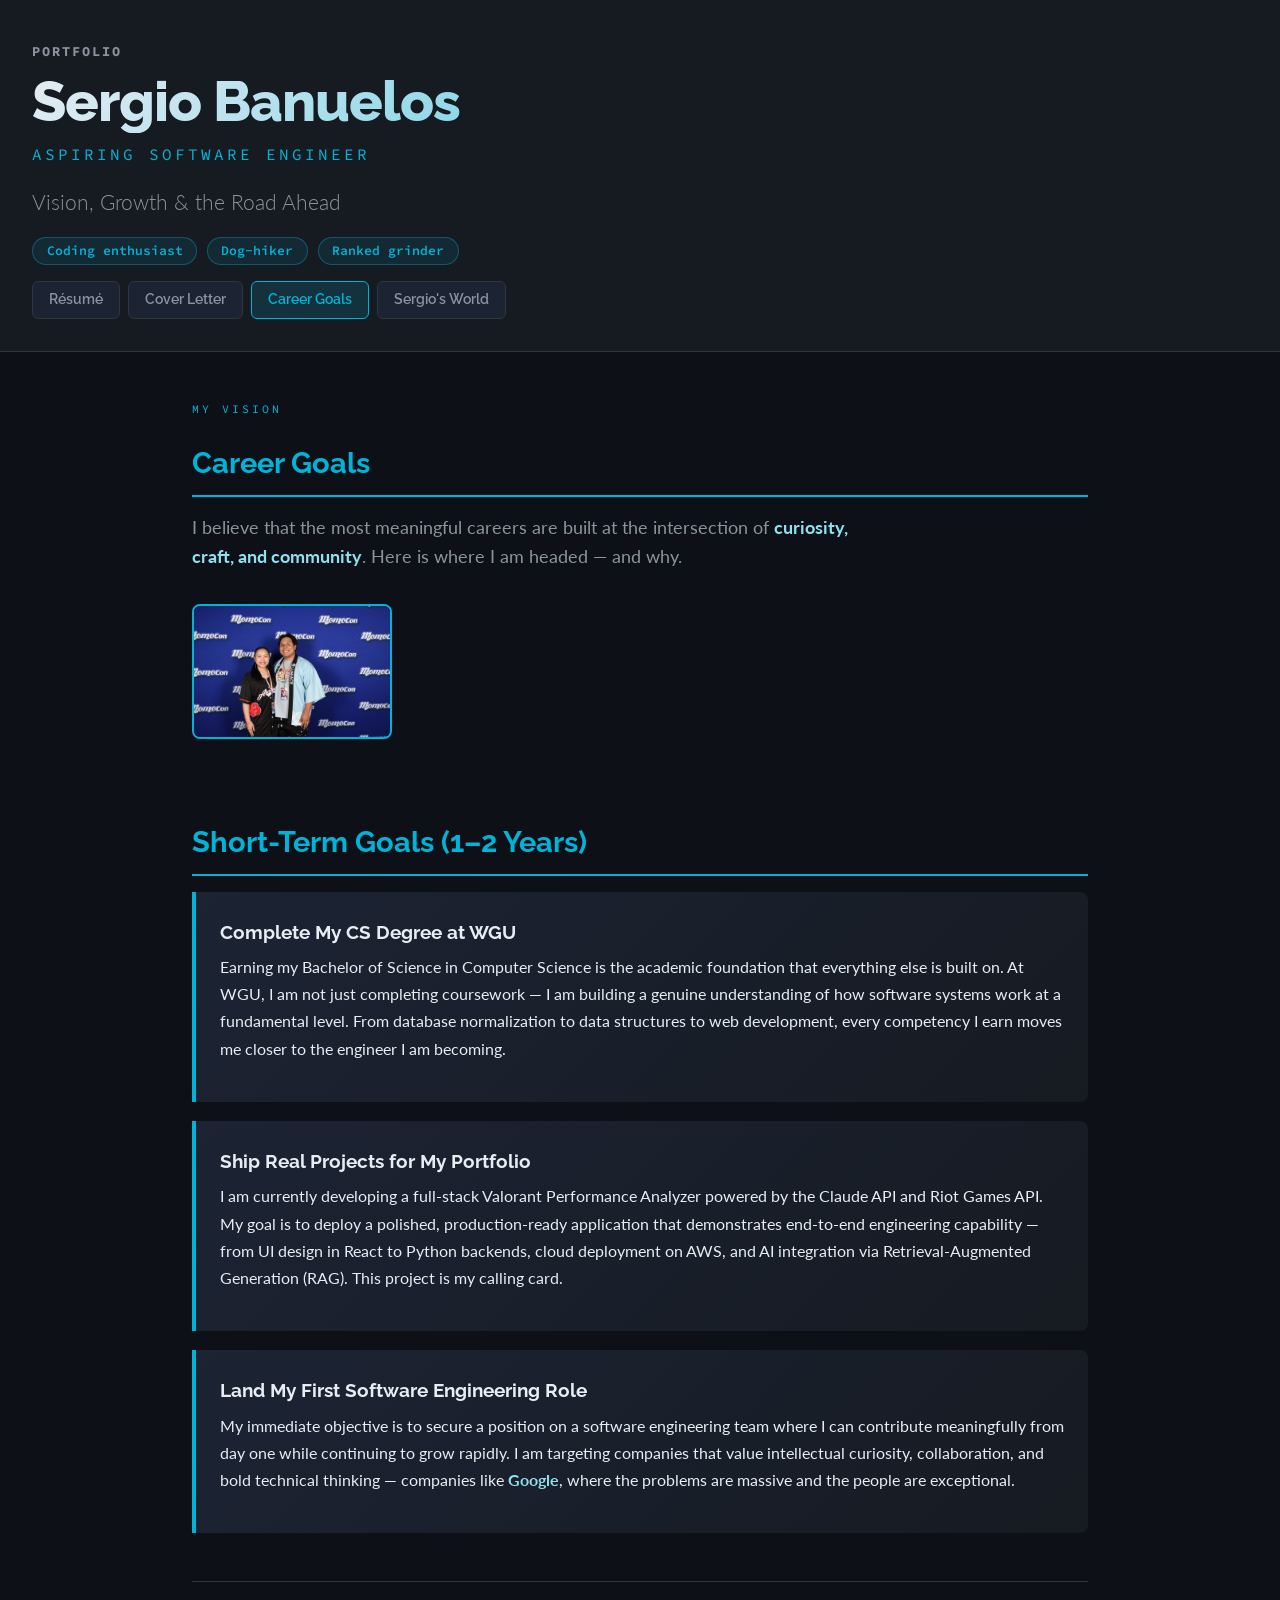
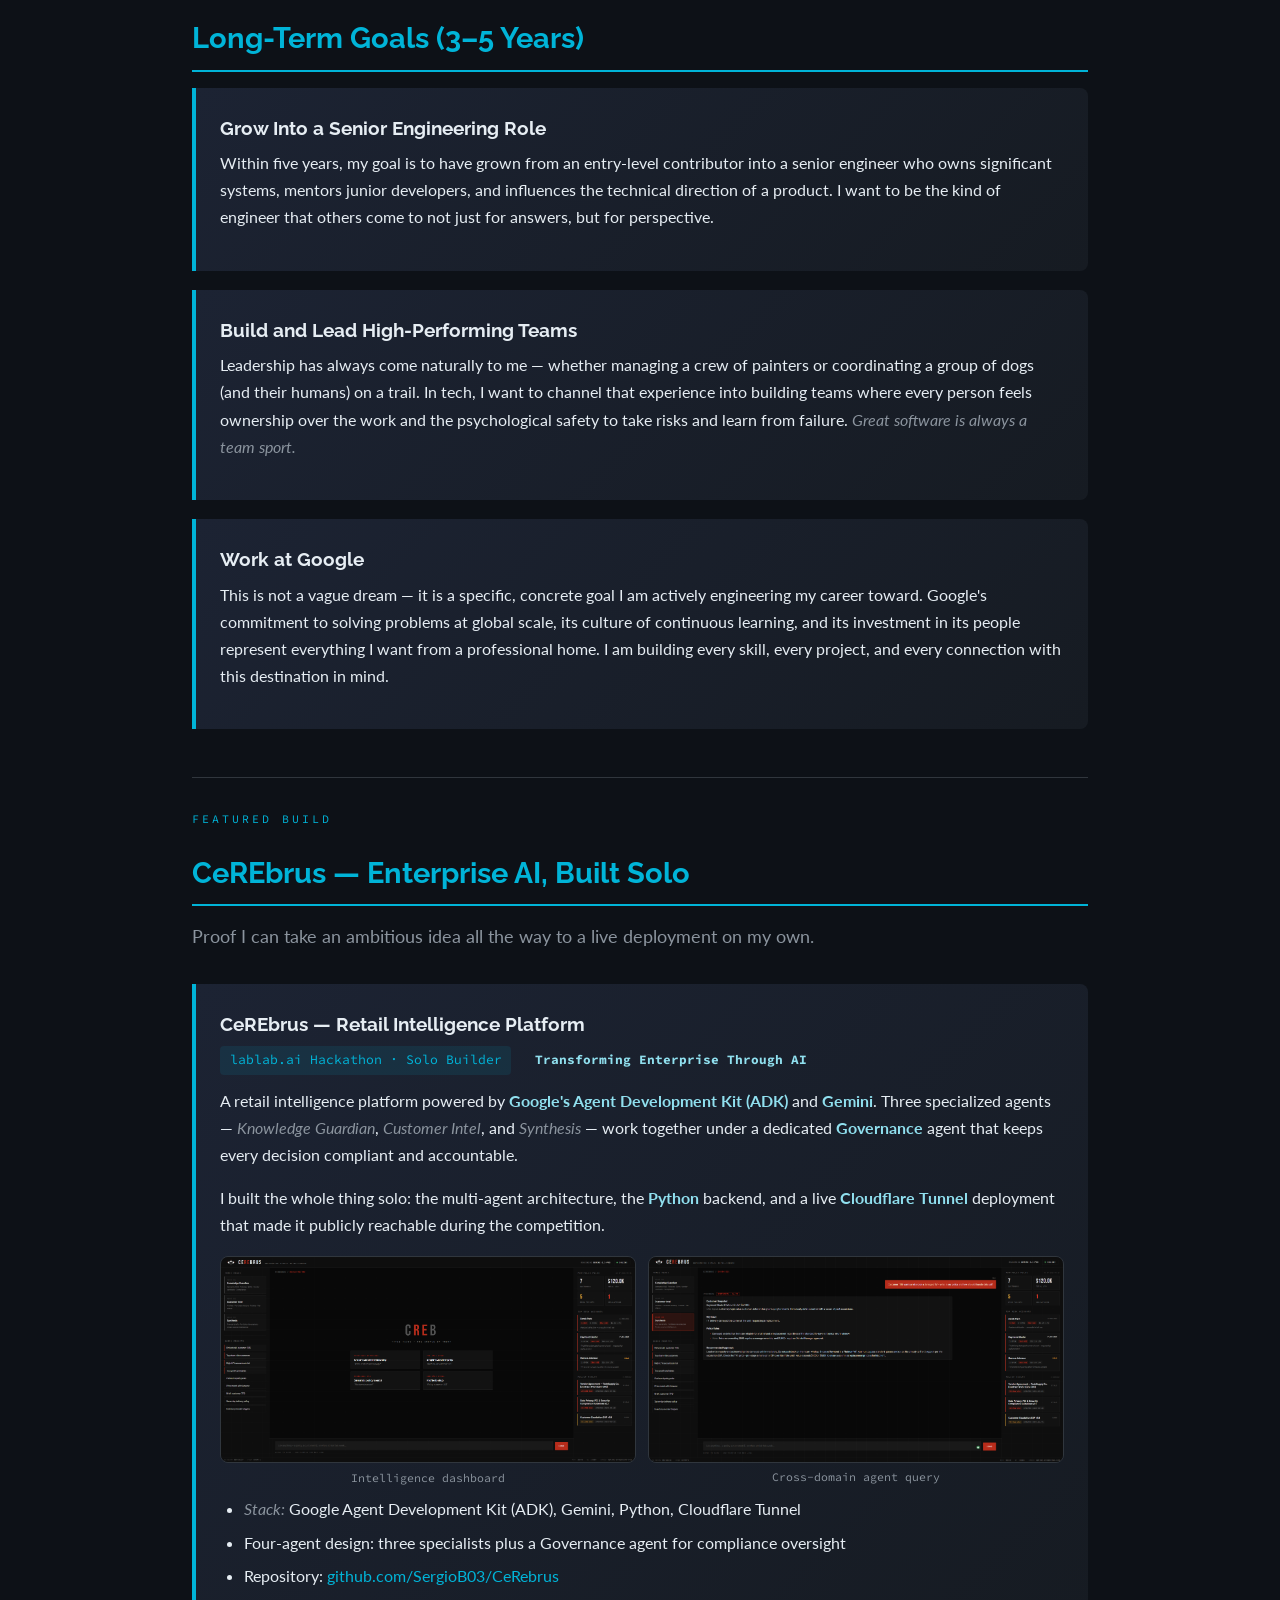
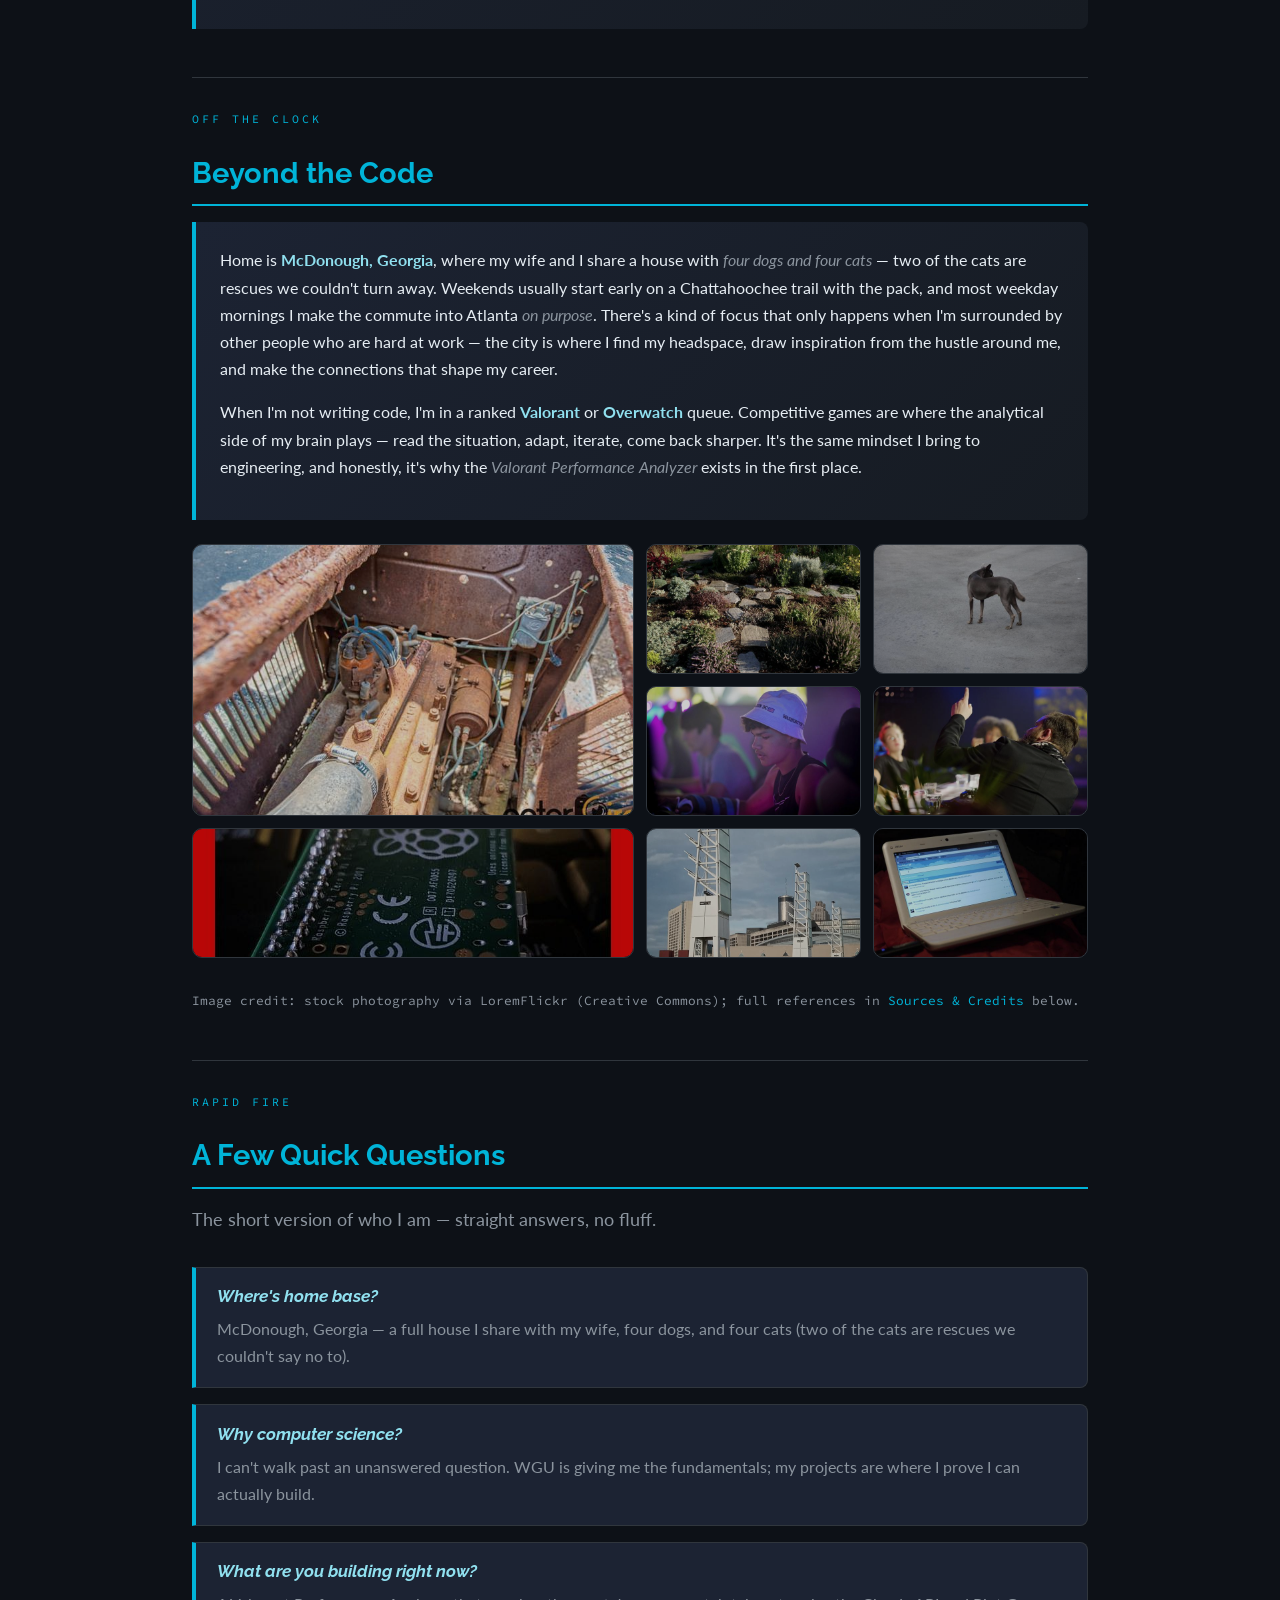
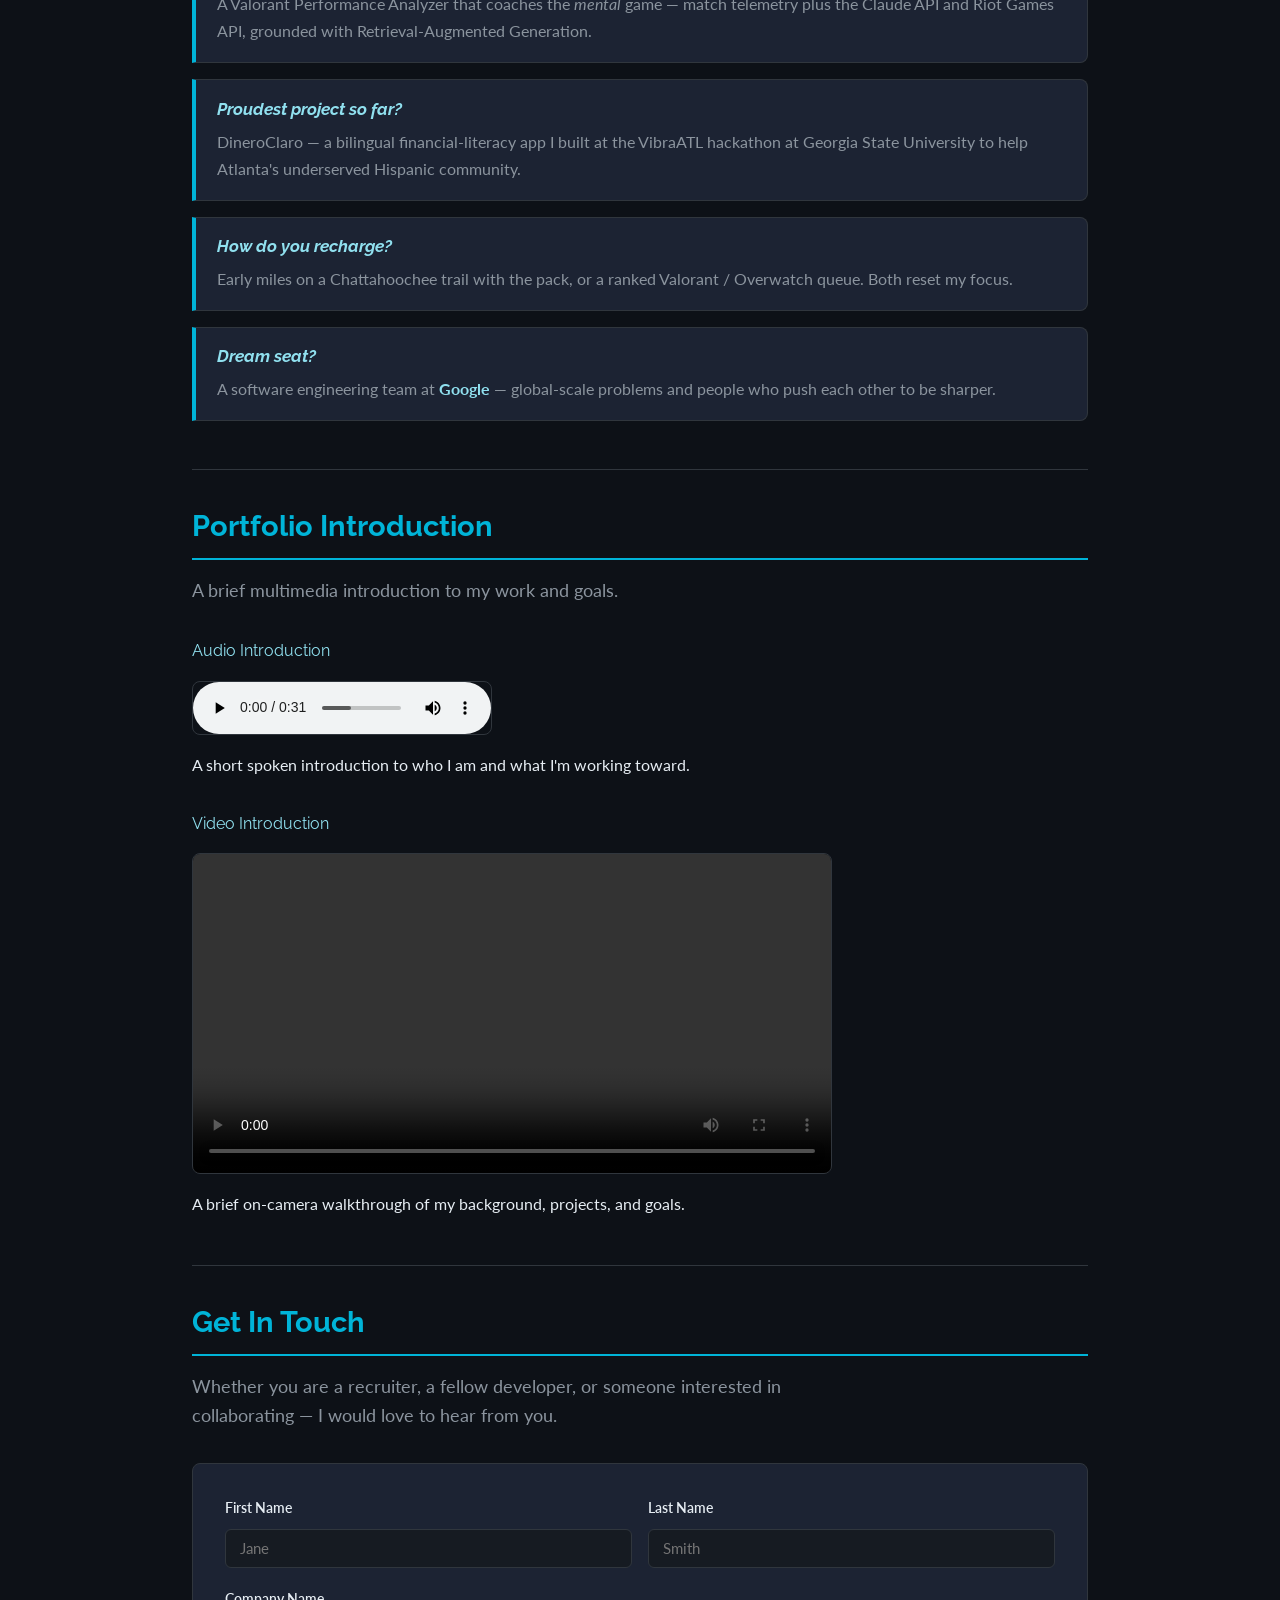
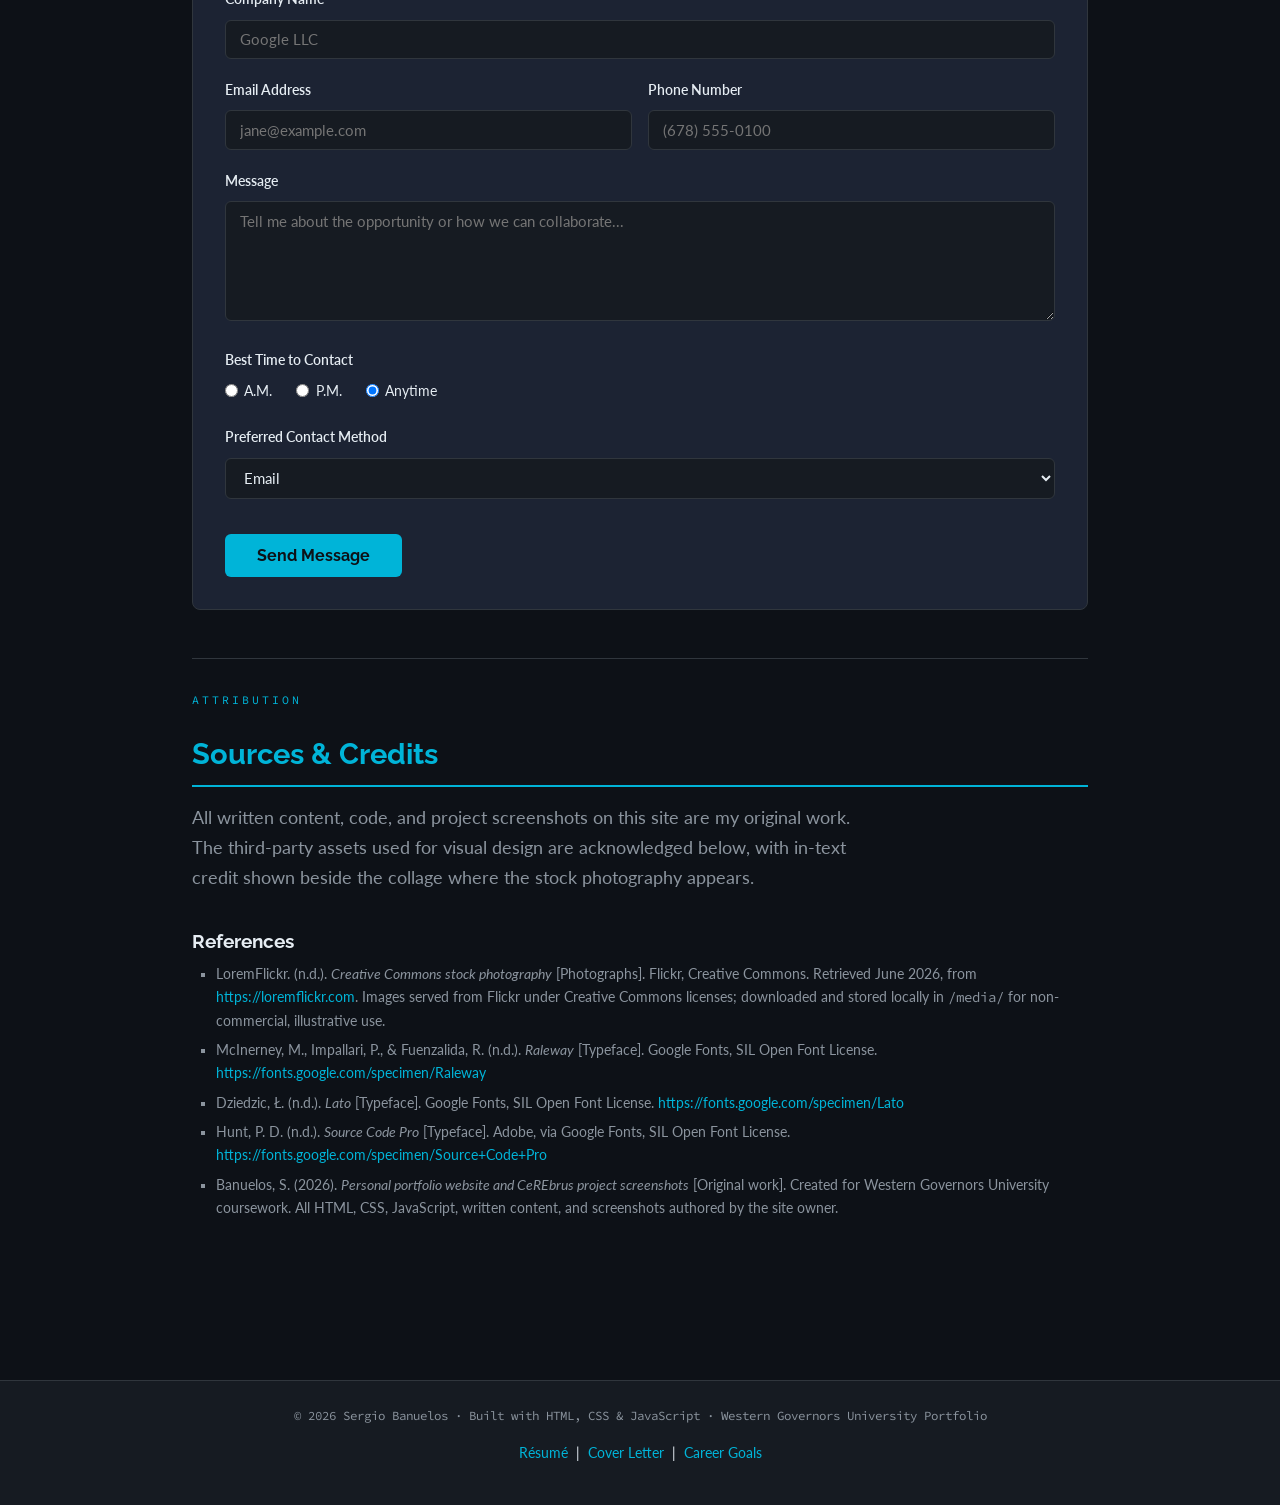
==== career-goals.html @ 9509ba48 "Transform school project into live professional portfolio - Add resume-world.html: LittleBigPlanet-s" ====
<!DOCTYPE html>
<html lang="en">
<head>
  <meta charset="UTF-8" />
  <meta name="viewport" content="width=device-width, initial-scale=1.0" />
  <title>Career Goals — Sergio Banuelos</title>
  <link rel="preconnect" href="https://fonts.googleapis.com" />
  <link rel="preconnect" href="https://fonts.gstatic.com" crossorigin />
  <link href="https://fonts.googleapis.com/css2?family=Raleway:wght@300;400;600;700;800&family=Lato:ital,wght@0,400;0,700;1,400&family=Source+Code+Pro:wght@400;600&display=swap" rel="stylesheet" />
  <link rel="stylesheet" href="master.css" />
</head>
<body>

  <!-- HEADER -->
  <header>
    <h5>Portfolio</h5>
    <h1 class="hero-name">Sergio Banuelos</h1>
    <p class="hero-subtitle">Aspiring Software Engineer</p>
    <p id="page-tagline">Vision, Growth &amp; the Road Ahead</p>

    <p class="identity-flair">
      <span class="flair-chip">Coding enthusiast</span>
      <span class="flair-chip">Dog-hiker</span>
      <span class="flair-chip">Ranked grinder</span>
    </p>

    <nav aria-label="Portfolio navigation">
      <a href="resume.html">Résumé</a>
      <a href="cover-letter.html">Cover Letter</a>
      <a href="career-goals.html" class="active">Career Goals</a>
      <a href="resume-world.html">Sergio's World</a>
    </nav>
  </header>

  <!-- MAIN CONTENT -->
  <main>

    <!-- INTRO -->
    <section id="goals-intro">
      <span class="section-label">My Vision</span>
      <h2>Career Goals</h2>
      <p class="page-intro">
        I believe that the most meaningful careers are built at the intersection of <strong>curiosity, craft, and community</strong>. 
        Here is where I am headed — and why.
      </p>

      <img src="media/profile.jpg" alt="Sergio Banuelos — Aspiring Software Engineer" style="width:200px; margin-bottom:1.5rem;" />
    </section>

    <!-- GOALS -->
    <section id="goals-detail">
      <h2>Short-Term Goals (1–2 Years)</h2>

      <div class="goal-card">
        <h3>Complete My CS Degree at WGU</h3>
        <p>
          Earning my Bachelor of Science in Computer Science is the academic foundation that everything else is built on.
          At WGU, I am not just completing coursework — I am building a genuine understanding of how software systems work
          at a fundamental level. From database normalization to data structures to web development, every competency I earn
          moves me closer to the engineer I am becoming.
        </p>
      </div>

      <div class="goal-card">
        <h3>Ship Real Projects for My Portfolio</h3>
        <p>
          I am currently developing a full-stack Valorant Performance Analyzer powered by the Claude API and Riot Games API.
          My goal is to deploy a polished, production-ready application that demonstrates end-to-end engineering capability — 
          from UI design in React to Python backends, cloud deployment on AWS, and AI integration via Retrieval-Augmented Generation (RAG).
          This project is my calling card.
        </p>
      </div>

      <div class="goal-card">
        <h3>Land My First Software Engineering Role</h3>
        <p>
          My immediate objective is to secure a position on a software engineering team where I can contribute meaningfully
          from day one while continuing to grow rapidly. I am targeting companies that value intellectual curiosity, 
          collaboration, and bold technical thinking — companies like <strong>Google</strong>, where the problems are massive 
          and the people are exceptional.
        </p>
      </div>
    </section>

    <hr />

    <section id="goals-longterm">
      <h2>Long-Term Goals (3–5 Years)</h2>

      <div class="goal-card">
        <h3>Grow Into a Senior Engineering Role</h3>
        <p>
          Within five years, my goal is to have grown from an entry-level contributor into a senior engineer who owns 
          significant systems, mentors junior developers, and influences the technical direction of a product. 
          I want to be the kind of engineer that others come to not just for answers, but for perspective.
        </p>
      </div>

      <div class="goal-card">
        <h3>Build and Lead High-Performing Teams</h3>
        <p>
          Leadership has always come naturally to me — whether managing a crew of painters or coordinating a group of dogs 
          (and their humans) on a trail. In tech, I want to channel that experience into building teams where every person 
          feels ownership over the work and the psychological safety to take risks and learn from failure.
          <em>Great software is always a team sport.</em>
        </p>
      </div>

      <div class="goal-card">
        <h3>Work at Google</h3>
        <p>
          This is not a vague dream — it is a specific, concrete goal I am actively engineering my career toward.
          Google's commitment to solving problems at global scale, its culture of continuous learning, and its investment 
          in its people represent everything I want from a professional home. I am building every skill, every project, 
          and every connection with this destination in mind.
        </p>
      </div>
    </section>

    <hr />

    <!-- FEATURED BUILD -->
    <section id="featured-build">
      <span class="section-label">Featured Build</span>
      <h2>CeREbrus — Enterprise AI, Built Solo</h2>
      <p class="page-intro">
        Proof I can take an ambitious idea all the way to a live deployment on my own.
      </p>

      <div class="goal-card">
        <h3>CeREbrus — Retail Intelligence Platform</h3>
        <p class="job-meta">
          <span class="date-badge">lablab.ai Hackathon · Solo Builder</span>&nbsp;&nbsp;
          <strong>Transforming Enterprise Through AI</strong>
        </p>
        <p>
          A retail intelligence platform powered by <strong>Google's Agent Development Kit (ADK)</strong> and
          <strong>Gemini</strong>. Three specialized agents — <em>Knowledge Guardian</em>, <em>Customer Intel</em>,
          and <em>Synthesis</em> — work together under a dedicated <strong>Governance</strong> agent that keeps
          every decision compliant and accountable.
        </p>
        <p>
          I built the whole thing solo: the multi-agent architecture, the <strong>Python</strong> backend, and a
          live <strong>Cloudflare Tunnel</strong> deployment that made it publicly reachable during the competition.
        </p>

        <div class="project-shots">
          <figure>
            <img src="media/cerebrus-dashboard.png" alt="CeREbrus dashboard hero view" />
            <figcaption>Intelligence dashboard</figcaption>
          </figure>
          <figure>
            <img src="media/cerebrus-query.png" alt="CeREbrus cross-domain query interface" />
            <figcaption>Cross-domain agent query</figcaption>
          </figure>
        </div>

        <ul>
          <li><em>Stack:</em> Google Agent Development Kit (ADK), Gemini, Python, Cloudflare Tunnel</li>
          <li>Four-agent design: three specialists plus a Governance agent for compliance oversight</li>
          <li>Repository: <a href="https://github.com/SergioB03/CeRebrus" target="_blank">github.com/SergioB03/CeRebrus</a></li>
        </ul>
      </div>
    </section>

    <hr />

    <!-- BEYOND THE CODE -->
    <section id="beyond-code">
      <span class="section-label">Off the Clock</span>
      <h2>Beyond the Code</h2>

      <div class="goal-card">
        <p>
          Home is <strong>McDonough, Georgia</strong>, where my wife and I share a house with
          <em>four dogs and four cats</em> — two of the cats are rescues we couldn't turn away.
          Weekends usually start early on a Chattahoochee trail with the pack, and most weekday
          mornings I make the commute into Atlanta <em>on purpose</em>. There's a kind of focus
          that only happens when I'm surrounded by other people who are hard at work — the city
          is where I find my headspace, draw inspiration from the hustle around me, and make
          the connections that shape my career.
        </p>
        <p>
          When I'm not writing code, I'm in a ranked <strong>Valorant</strong> or <strong>Overwatch</strong> queue.
          Competitive games are where the analytical side of my brain plays — read the situation,
          adapt, iterate, come back sharper. It's the same mindset I bring to engineering, and
          honestly, it's why the <em>Valorant Performance Analyzer</em> exists in the first place.
        </p>
      </div>

      <div class="collage" role="group" aria-label="A visual snapshot of my life beyond the keyboard">
        <figure>
          <img src="media/collage-atlanta.jpg" alt="Atlanta city skyline" />
          <figcaption>Atlanta · my headspace</figcaption>
        </figure>
        <figure>
          <img src="media/collage-trail.jpg" alt="A wooded forest trail" />
          <figcaption>Chattahoochee trails</figcaption>
        </figure>
        <figure>
          <img src="media/collage-dog.jpg" alt="A dog out on a hike" />
          <figcaption>The pack</figcaption>
        </figure>
        <figure>
          <img src="media/collage-gaming.jpg" alt="Competitive gaming setup" />
          <figcaption>Ranked queue</figcaption>
        </figure>
        <figure>
          <img src="media/collage-setup.jpg" alt="A gaming battlestation" />
          <figcaption>Battlestation</figcaption>
        </figure>
        <figure>
          <img src="media/collage-code.jpg" alt="Source code on a screen" />
          <figcaption>Building things</figcaption>
        </figure>
        <figure>
          <img src="media/collage-city.jpg" alt="Downtown city street energy" />
          <figcaption>City hustle</figcaption>
        </figure>
        <figure>
          <img src="media/collage-dev.jpg" alt="A developer working on a laptop" />
          <figcaption>Shipping code</figcaption>
        </figure>
      </div>

      <p class="job-meta">Image credit: stock photography via LoremFlickr (Creative Commons); full references in <a href="#credits">Sources &amp; Credits</a> below.</p>
    </section>

    <hr />

    <!-- INTERVIEW -->
    <section id="interview">
      <span class="section-label">Rapid Fire</span>
      <h2>A Few Quick Questions</h2>
      <p class="page-intro">The short version of who I am — straight answers, no fluff.</p>

      <div class="interview">
        <div class="interview-item">
          <p class="interview-q">Where's home base?</p>
          <p class="interview-a">
            McDonough, Georgia — a full house I share with my wife, four dogs, and four cats
            (two of the cats are rescues we couldn't say no to).
          </p>
        </div>

        <div class="interview-item">
          <p class="interview-q">Why computer science?</p>
          <p class="interview-a">
            I can't walk past an unanswered question. WGU is giving me the fundamentals;
            my projects are where I prove I can actually build.
          </p>
        </div>

        <div class="interview-item">
          <p class="interview-q">What are you building right now?</p>
          <p class="interview-a">
            A Valorant Performance Analyzer that coaches the <em>mental</em> game — match telemetry
            plus the Claude API and Riot Games API, grounded with Retrieval-Augmented Generation.
          </p>
        </div>

        <div class="interview-item">
          <p class="interview-q">Proudest project so far?</p>
          <p class="interview-a">
            DineroClaro — a bilingual financial-literacy app I built at the VibraATL hackathon at
            Georgia State University to help Atlanta's underserved Hispanic community.
          </p>
        </div>

        <div class="interview-item">
          <p class="interview-q">How do you recharge?</p>
          <p class="interview-a">
            Early miles on a Chattahoochee trail with the pack, or a ranked Valorant / Overwatch queue.
            Both reset my focus.
          </p>
        </div>

        <div class="interview-item">
          <p class="interview-q">Dream seat?</p>
          <p class="interview-a">
            A software engineering team at <strong>Google</strong> — global-scale problems and people
            who push each other to be sharper.
          </p>
        </div>
      </div>
    </section>

    <hr />

    <!-- MULTIMEDIA -->
    <section id="media-section">
      <h2>Portfolio Introduction</h2>
      <p class="page-intro">A brief multimedia introduction to my work and goals.</p>

      <div class="media-section">
        <p class="media-label">Audio Introduction</p>
        <audio controls>
          <source src="media/intro.wav" type="audio/wav" />
          Your browser does not support the audio element.
        </audio>
        <p>A short spoken introduction to who I am and what I'm working toward.</p>
      </div>

      <div class="media-section">
        <p class="media-label">Video Introduction</p>
        <video controls>
          <source src="media/intro.mp4" type="video/mp4" />
          Your browser does not support the video element.
        </video>
        <p>A brief on-camera walkthrough of my background, projects, and goals.</p>
      </div>
    </section>

    <hr />

    <!-- CONTACT FORM -->
    <section id="contact">
      <h2>Get In Touch</h2>
      <p class="page-intro">
        Whether you are a recruiter, a fellow developer, or someone interested in collaborating — 
        I would love to hear from you.
      </p>

      <form id="contact-form" action="https://formspree.io/f/FORM_ID_PENDING" method="POST">

        <div class="two-col">
          <div class="form-group">
            <label for="first-name">First Name</label>
            <input type="text" id="first-name" name="first_name" placeholder="Jane" required />
          </div>
          <div class="form-group">
            <label for="last-name">Last Name</label>
            <input type="text" id="last-name" name="last_name" placeholder="Smith" required />
          </div>
        </div>

        <div class="form-group">
          <label for="company">Company Name</label>
          <input type="text" id="company" name="company_name" placeholder="Google LLC" />
        </div>

        <div class="two-col">
          <div class="form-group">
            <label for="email">Email Address</label>
            <input type="email" id="email" name="email" placeholder="jane@example.com" required />
          </div>
          <div class="form-group">
            <label for="phone">Phone Number</label>
            <input type="tel" id="phone" name="phone" placeholder="(678) 555-0100" />
          </div>
        </div>

        <div class="form-group">
          <label for="message">Message</label>
          <textarea id="message" name="message" placeholder="Tell me about the opportunity or how we can collaborate..."></textarea>
        </div>

        <div class="form-group">
          <label>Best Time to Contact</label>
          <div class="radio-group">
            <label>
              <input type="radio" name="contact_time" value="am" />
              A.M.
            </label>
            <label>
              <input type="radio" name="contact_time" value="pm" />
              P.M.
            </label>
            <label>
              <input type="radio" name="contact_time" value="anytime" checked />
              Anytime
            </label>
          </div>
        </div>

        <div class="form-group">
          <label for="contact-method">Preferred Contact Method</label>
          <select id="contact-method" name="contact_method">
            <option value="phone">Phone</option>
            <option value="email" selected>Email</option>
            <option value="text">Text</option>
          </select>
        </div>

        <button type="submit" class="btn-submit">Send Message</button>

      </form>
    </section>

    <hr />

    <!-- SOURCES & CREDITS -->
    <section id="credits">
      <span class="section-label">Attribution</span>
      <h2>Sources &amp; Credits</h2>
      <p class="page-intro">
        All written content, code, and project screenshots on this site are my original work.
        The third-party assets used for visual design are acknowledged below, with in-text credit
        shown beside the collage where the stock photography appears.
      </p>

      <h3>References</h3>
      <ul class="credits-list">
        <li>
          LoremFlickr. (n.d.). <em>Creative Commons stock photography</em> [Photographs]. Flickr, Creative Commons.
          Retrieved June 2026, from
          <a href="https://loremflickr.com" target="_blank" rel="noopener">https://loremflickr.com</a>.
          Images served from Flickr under Creative Commons licenses; downloaded and stored locally in
          <span class="mono-text">/media/</span> for non-commercial, illustrative use.
        </li>
        <li>
          McInerney, M., Impallari, P., &amp; Fuenzalida, R. (n.d.). <em>Raleway</em> [Typeface].
          Google Fonts, SIL Open Font License.
          <a href="https://fonts.google.com/specimen/Raleway" target="_blank" rel="noopener">https://fonts.google.com/specimen/Raleway</a>
        </li>
        <li>
          Dziedzic, &#321;. (n.d.). <em>Lato</em> [Typeface]. Google Fonts, SIL Open Font License.
          <a href="https://fonts.google.com/specimen/Lato" target="_blank" rel="noopener">https://fonts.google.com/specimen/Lato</a>
        </li>
        <li>
          Hunt, P. D. (n.d.). <em>Source Code Pro</em> [Typeface]. Adobe, via Google Fonts, SIL Open Font License.
          <a href="https://fonts.google.com/specimen/Source+Code+Pro" target="_blank" rel="noopener">https://fonts.google.com/specimen/Source+Code+Pro</a>
        </li>
        <li>
          Banuelos, S. (2026). <em>Personal portfolio website and CeREbrus project screenshots</em> [Original work].
          Created for Western Governors University coursework. All HTML, CSS, JavaScript, written content,
          and screenshots authored by the site owner.
        </li>
      </ul>
    </section>

  </main>

  <!-- FOOTER -->
  <footer>
    <p id="site-footer-text">
      &copy; 2026 Sergio Banuelos · Built with HTML, CSS &amp; JavaScript · Western Governors University Portfolio
    </p>
    <p><a href="resume.html">Résumé</a> &nbsp;|&nbsp; <a href="cover-letter.html">Cover Letter</a> &nbsp;|&nbsp; <a href="career-goals.html">Career Goals</a></p>
  </footer>

  <!-- Contact form: mailto fallback until the Formspree form ID is configured -->
  <script>
    (function () {
      var form = document.getElementById('contact-form');
      if (!form || form.action.indexOf('FORM_ID_PENDING') === -1) return;
      form.addEventListener('submit', function (e) {
        e.preventDefault();
        var f = new FormData(form);
        var subject = 'Portfolio contact from ' + (f.get('first_name') || '') + ' ' + (f.get('last_name') || '');
        var body = 'Name: ' + f.get('first_name') + ' ' + f.get('last_name') +
          '\nCompany: ' + (f.get('company_name') || '-') +
          '\nEmail: ' + f.get('email') +
          '\nBest time: ' + (f.get('contact_time') || '-') +
          '\nPreferred method: ' + (f.get('contact_method') || '-') +
          '\n\n' + (f.get('message') || '');
        window.location.href = 'mailto:sergiobanuelos03@gmail.com?subject=' +
          encodeURIComponent(subject) + '&body=' + encodeURIComponent(body);
      });
    })();
  </script>

  <!-- Scroll-reveal (progressive enhancement; no frameworks) -->
  <script>
    document.documentElement.classList.add('js');
    document.addEventListener('DOMContentLoaded', function () {
      var targets = document.querySelectorAll('main section, .goal-card, article, .collage figure, .interview-item');
      targets.forEach(function (el) { el.classList.add('reveal'); });

      if (!('IntersectionObserver' in window)) {
        targets.forEach(function (el) { el.classList.add('is-visible'); });
        return;
      }

      var observer = new IntersectionObserver(function (entries) {
        entries.forEach(function (entry) {
          if (entry.isIntersecting) {
            entry.target.classList.add('is-visible');
            observer.unobserve(entry.target);
          }
        });
      }, { threshold: 0.08 });

      targets.forEach(function (el) { observer.observe(el); });
    });
  </script>

</body>
</html>
---- master.css ----
/* =============================================
   master.css — Sergio Banuelos Portfolio
   ============================================= */

/* Universal Selector */
* {
  box-sizing: border-box;
  margin: 0;
  padding: 0;
}

/* CSS Variables */
:root {
  --bg-primary: #0d1117;
  --bg-secondary: #161b22;
  --bg-card: #1c2333;
  --accent-cyan: #00b4d8;
  --accent-light: #90e0ef;
  --text-primary: #e6edf3;
  --text-muted: #8b949e;
  --border-color: #30363d;
  --font-heading: 'Raleway', sans-serif;
  --font-body: 'Lato', sans-serif;
  --font-mono: 'Source Code Pro', monospace;
}

/* =============================================
   Element Selectors
   ============================================= */

html {
  scroll-behavior: smooth;
}

body {
  background-color: var(--bg-primary);
  color: var(--text-primary);
  font-family: var(--font-body);
  font-size: 16px;
  line-height: 1.7;
  min-height: 100vh;
}

h1 {
  font-family: var(--font-heading);
  font-size: 3rem;
  font-weight: 800;
  letter-spacing: -1px;
  color: var(--text-primary);
  line-height: 1.1;
}

h2 {
  font-family: var(--font-heading);
  font-size: 1.8rem;
  font-weight: 700;
  color: var(--accent-cyan);
  margin-bottom: 1rem;
  padding-bottom: 0.4rem;
  border-bottom: 2px solid var(--accent-cyan);
}

h3 {
  font-family: var(--font-heading);
  font-size: 1.2rem;
  font-weight: 700;
  color: var(--text-primary);
  margin-bottom: 0.3rem;
}

h4 {
  font-family: var(--font-heading);
  font-size: 1rem;
  font-weight: 600;
  color: var(--accent-light);
  margin-bottom: 0.3rem;
}

h5 {
  font-family: var(--font-mono);
  font-size: 0.85rem;
  color: var(--text-muted);
  text-transform: uppercase;
  letter-spacing: 2px;
  margin-bottom: 0.5rem;
}

h6 {
  font-size: 0.9rem;
  color: var(--text-muted);
  font-weight: 400;
}

p {
  margin-bottom: 1rem;
  color: var(--text-primary);
}

a {
  color: var(--accent-cyan);
  text-decoration: none;
  transition: color 0.2s ease;
}

ul, ol {
  padding-left: 1.5rem;
  margin-bottom: 1rem;
}

li {
  margin-bottom: 0.4rem;
  color: var(--text-primary);
}

hr {
  border: none;
  border-top: 1px solid var(--border-color);
  margin: 2rem 0;
}

table {
  width: 100%;
  border-collapse: collapse;
  margin-bottom: 1.5rem;
  font-size: 0.95rem;
}

th {
  background-color: var(--accent-cyan);
  color: var(--bg-primary);
  font-family: var(--font-heading);
  font-weight: 700;
  padding: 0.75rem 1rem;
  text-align: left;
}

td {
  padding: 0.65rem 1rem;
  border-bottom: 1px solid var(--border-color);
  color: var(--text-primary);
}

caption {
  font-family: var(--font-heading);
  font-size: 1rem;
  color: var(--text-muted);
  font-style: italic;
  margin-bottom: 0.5rem;
  text-align: left;
}

strong {
  color: var(--accent-light);
  font-weight: 700;
}

em {
  font-style: italic;
  color: var(--text-muted);
}

mark {
  background-color: rgba(0, 180, 216, 0.25);
  color: var(--accent-cyan);
  padding: 0 4px;
  border-radius: 3px;
}

header {
  background-color: var(--bg-secondary);
  border-bottom: 1px solid var(--border-color);
  padding: 2.5rem 2rem 2rem;
}

footer {
  background-color: var(--bg-secondary);
  border-top: 1px solid var(--border-color);
  padding: 1.5rem 2rem;
  text-align: center;
  color: var(--text-muted);
  font-size: 0.85rem;
  margin-top: 4rem;
}

main {
  max-width: 960px;
  margin: 0 auto;
  padding: 3rem 2rem;
}

section {
  margin-bottom: 3rem;
}

article {
  background-color: var(--bg-card);
  border: 1px solid var(--border-color);
  border-radius: 8px;
  padding: 1.5rem;
  margin-bottom: 1.2rem;
  transition: border-color 0.2s ease;
}

nav {
  display: flex;
  gap: 0.5rem;
  flex-wrap: wrap;
  margin-top: 1rem;
}

form {
  background-color: var(--bg-card);
  border: 1px solid var(--border-color);
  border-radius: 8px;
  padding: 2rem;
}

input, textarea, select {
  background-color: var(--bg-secondary);
  border: 1px solid var(--border-color);
  border-radius: 6px;
  color: var(--text-primary);
  font-family: var(--font-body);
  font-size: 0.95rem;
  padding: 0.6rem 0.9rem;
  width: 100%;
  margin-top: 0.3rem;
  transition: border-color 0.2s ease;
}

textarea {
  resize: vertical;
  min-height: 120px;
}

label {
  display: block;
  font-weight: 600;
  color: var(--text-primary);
  margin-bottom: 0.2rem;
  font-size: 0.9rem;
}

audio, video {
  display: block;
  margin: 1rem 0;
  border-radius: 8px;
  border: 1px solid var(--border-color);
}

video {
  width: 100%;
  max-width: 640px;
}

img {
  border-radius: 8px;
  border: 2px solid var(--accent-cyan);
}

span {
  font-family: var(--font-mono);
}

/* =============================================
   Class Selectors
   ============================================= */

.hero-name {
  font-size: 3.5rem;
  background: linear-gradient(135deg, var(--text-primary), var(--accent-cyan));
  -webkit-background-clip: text;
  -webkit-text-fill-color: transparent;
  background-clip: text;
}

.hero-subtitle {
  font-family: var(--font-mono);
  color: var(--accent-cyan);
  font-size: 1rem;
  letter-spacing: 3px;
  text-transform: uppercase;
  margin-top: 0.5rem;
}

.contact-bar {
  display: flex;
  flex-wrap: wrap;
  gap: 1.5rem;
  margin-top: 1rem;
  font-size: 0.9rem;
  color: var(--text-muted);
}

.contact-bar a {
  color: var(--text-muted);
  transition: color 0.2s;
}

.skill-badge {
  display: inline-block;
  background-color: rgba(0, 180, 216, 0.12);
  border: 1px solid rgba(0, 180, 216, 0.35);
  color: var(--accent-cyan);
  border-radius: 20px;
  padding: 0.25rem 0.8rem;
  font-size: 0.82rem;
  font-family: var(--font-mono);
  margin: 0.2rem;
}

.job-meta {
  font-family: var(--font-mono);
  font-size: 0.8rem;
  color: var(--text-muted);
  margin-bottom: 0.75rem;
}

.date-badge {
  font-family: var(--font-mono);
  font-size: 0.82rem;
  background-color: rgba(0, 180, 216, 0.1);
  color: var(--accent-cyan);
  padding: 0.2rem 0.6rem;
  border-radius: 4px;
  display: inline-block;
}

.section-label {
  font-family: var(--font-mono);
  font-size: 0.72rem;
  text-transform: uppercase;
  letter-spacing: 3px;
  color: var(--accent-cyan);
  margin-bottom: 1.2rem;
  display: block;
}

.form-group {
  margin-bottom: 1.2rem;
}

.radio-group {
  display: flex;
  gap: 1.5rem;
  margin-top: 0.4rem;
  flex-wrap: wrap;
}

.radio-group label {
  display: flex;
  align-items: center;
  gap: 0.4rem;
  font-weight: 400;
  cursor: pointer;
}

.radio-group input[type="radio"] {
  width: auto;
  margin: 0;
}

.two-col {
  display: grid;
  grid-template-columns: 1fr 1fr;
  gap: 1rem;
}

.media-section {
  margin-bottom: 2rem;
}

.media-label {
  font-family: var(--font-heading);
  font-size: 1rem;
  color: var(--accent-light);
  margin-bottom: 0.5rem;
}

.cover-letter-body {
  max-width: 700px;
  line-height: 1.9;
}

.goal-card {
  background: linear-gradient(135deg, var(--bg-card), var(--bg-secondary));
  border-left: 4px solid var(--accent-cyan);
  border-radius: 0 8px 8px 0;
  padding: 1.5rem;
  margin-bottom: 1.2rem;
}

.page-intro {
  font-size: 1.1rem;
  color: var(--text-muted);
  max-width: 680px;
  margin-bottom: 2rem;
}

/* =============================================
   ID Selectors
   ============================================= */

#current-date {
  font-family: var(--font-mono);
  font-size: 0.82rem;
  color: var(--text-muted);
  margin-top: 0.5rem;
}

#site-footer-text {
  font-family: var(--font-mono);
  font-size: 0.78rem;
  color: var(--text-muted);
}

#profile-photo {
  width: 120px;
  height: 120px;
  object-fit: cover;
  float: right;
  margin-left: 2rem;
}

#page-tagline {
  font-size: 1.3rem;
  color: var(--text-muted);
  font-weight: 300;
  margin-top: 0.5rem;
}

/* =============================================
   Descendant Selectors
   ============================================= */

nav a {
  background-color: var(--bg-card);
  border: 1px solid var(--border-color);
  border-radius: 6px;
  color: var(--text-muted);
  padding: 0.4rem 1rem;
  font-size: 0.88rem;
  font-family: var(--font-heading);
  font-weight: 600;
  transition: all 0.2s ease;
}

header h1 {
  margin-bottom: 0.2rem;
}

article ul {
  list-style: disc;
  padding-left: 1.4rem;
}

article li {
  color: var(--text-muted);
  font-size: 0.95rem;
}

form label {
  font-family: var(--font-body);
}

table tr:nth-child(even) {
  background-color: var(--bg-card);
}

/* =============================================
   Pseudo-class Selectors
   ============================================= */

a:hover {
  color: var(--accent-light);
}

nav a:hover {
  background-color: var(--accent-cyan);
  color: var(--bg-primary);
  border-color: var(--accent-cyan);
}

nav a.active {
  background-color: rgba(0, 180, 216, 0.15);
  border-color: var(--accent-cyan);
  color: var(--accent-cyan);
}

article:hover {
  border-color: var(--accent-cyan);
}

input:focus, textarea:focus, select:focus {
  outline: none;
  border-color: var(--accent-cyan);
  box-shadow: 0 0 0 3px rgba(0, 180, 216, 0.15);
}

.btn-submit:hover {
  background-color: var(--accent-light);
  color: var(--bg-primary);
}

tr:hover {
  background-color: rgba(0, 180, 216, 0.05);
}

/* =============================================
   List Style Properties
   ============================================= */

ul.skills-list {
  list-style: none;
  padding-left: 0;
}

ul.skills-list li::before {
  content: "– ";
  color: var(--accent-cyan);
  font-size: 0.9rem;
}

ol.timeline {
  list-style: decimal;
  padding-left: 1.5rem;
}

ol.timeline li {
  padding-left: 0.5rem;
  margin-bottom: 0.6rem;
}

ul.nav-list {
  list-style-type: none;
  padding-left: 0;
}

/* =============================================
   Font Properties
   ============================================= */

.mono-text {
  font-family: var(--font-mono);
  font-size: 0.88rem;
}

.display-text {
  font-family: var(--font-heading);
  font-weight: 800;
}

/* =============================================
   Submit Button
   ============================================= */

.btn-submit {
  background-color: var(--accent-cyan);
  color: var(--bg-primary);
  border: none;
  border-radius: 6px;
  padding: 0.75rem 2rem;
  font-family: var(--font-heading);
  font-weight: 700;
  font-size: 1rem;
  cursor: pointer;
  transition: background-color 0.2s ease;
  margin-top: 1rem;
}

/* =============================================
   Responsive
   ============================================= */

/* =============================================
   Page Transitions (View Transitions API — MPA)
   Vanilla CSS; gracefully ignored where unsupported
   ============================================= */

@view-transition {
  navigation: auto;
}

::view-transition-old(root) {
  animation: vt-fade-out 0.28s ease both;
}

::view-transition-new(root) {
  animation: vt-fade-in 0.34s ease both;
}

@keyframes vt-fade-out {
  to { opacity: 0; transform: translateY(-8px); }
}

@keyframes vt-fade-in {
  from { opacity: 0; transform: translateY(12px); }
  to { opacity: 1; transform: none; }
}

/* =============================================
   On-load + Scroll Reveal (progressive enhancement)
   Hidden states ONLY apply when JS is present (.js)
   ============================================= */

.js .reveal {
  opacity: 0;
  transform: translateY(22px);
  transition: opacity 0.6s ease, transform 0.6s ease;
}

.js .reveal.is-visible {
  opacity: 1;
  transform: none;
}

/* Staggered reveal for collage tiles */
.js .collage .reveal:nth-child(2) { transition-delay: 0.06s; }
.js .collage .reveal:nth-child(3) { transition-delay: 0.12s; }
.js .collage .reveal:nth-child(4) { transition-delay: 0.18s; }
.js .collage .reveal:nth-child(5) { transition-delay: 0.24s; }
.js .collage .reveal:nth-child(6) { transition-delay: 0.30s; }
.js .collage .reveal:nth-child(7) { transition-delay: 0.36s; }
.js .collage .reveal:nth-child(8) { transition-delay: 0.42s; }

/* =============================================
   Identity Flair — coder / dog-hiker / gamer
   (uses the CSS `font` shorthand property)
   ============================================= */

.identity-flair {
  display: flex;
  flex-wrap: wrap;
  gap: 0.6rem;
  margin-top: 1.1rem;
}

.flair-chip {
  font: 600 0.82rem/1 var(--font-mono);
  display: inline-flex;
  align-items: center;
  gap: 0.4rem;
  color: var(--accent-cyan);
  background-color: rgba(0, 180, 216, 0.1);
  border: 1px solid rgba(0, 180, 216, 0.35);
  border-radius: 20px;
  padding: 0.4rem 0.85rem;
  transition: transform 0.2s ease, background-color 0.2s ease, box-shadow 0.2s ease;
}

.flair-chip:hover {
  transform: translateY(-2px);
  background-color: rgba(0, 180, 216, 0.2);
  box-shadow: 0 4px 14px rgba(0, 180, 216, 0.18);
}

/* =============================================
   Collage — themed stock imagery
   ============================================= */

.collage {
  display: grid;
  grid-template-columns: repeat(4, 1fr);
  grid-auto-rows: 130px;
  grid-auto-flow: dense;
  gap: 0.75rem;
  margin: 1.5rem 0 2rem;
}

.collage figure {
  position: relative;
  margin: 0;
  overflow: hidden;
  border-radius: 10px;
  border: 1px solid var(--border-color);
}

.collage figure:nth-child(1) {
  grid-column: span 2;
  grid-row: span 2;
}

.collage figure:nth-child(6) {
  grid-column: span 2;
}

.collage img {
  width: 100%;
  height: 100%;
  object-fit: cover;
  display: block;
  border: none;
  border-radius: 0;
  filter: saturate(0.85) brightness(0.82);
  transition: transform 0.5s ease, filter 0.5s ease;
}

.collage figure:hover img {
  transform: scale(1.08);
  filter: saturate(1.1) brightness(1);
}

.collage figcaption {
  position: absolute;
  left: 0;
  right: 0;
  bottom: 0;
  font-family: var(--font-mono);
  font-size: 0.7rem;
  letter-spacing: 1px;
  text-transform: uppercase;
  color: var(--text-primary);
  background: linear-gradient(transparent, rgba(13, 17, 23, 0.9));
  padding: 1.4rem 0.7rem 0.55rem;
  opacity: 0;
  transition: opacity 0.35s ease;
}

.collage figure:hover figcaption {
  opacity: 1;
}

/* =============================================
   Interview-style Q&A
   (uses the CSS `font` shorthand property)
   ============================================= */

.interview {
  display: grid;
  gap: 1rem;
}

.interview-item {
  background-color: var(--bg-card);
  border: 1px solid var(--border-color);
  border-left: 4px solid var(--accent-cyan);
  border-radius: 0 8px 8px 0;
  padding: 1.1rem 1.3rem;
  transition: border-color 0.2s ease, transform 0.2s ease;
}

.interview-item:hover {
  border-color: var(--accent-cyan);
  transform: translateX(3px);
}

.interview-q {
  font: italic 700 1.05rem/1.4 var(--font-heading);
  color: var(--accent-light);
  margin-bottom: 0.4rem;
}

.interview-a {
  color: var(--text-muted);
  margin-bottom: 0;
}

/* =============================================
   Sources & Credits
   ============================================= */

.credits-list {
  list-style: square;
  font-size: 0.85rem;
  color: var(--text-muted);
}

.credits-list li {
  color: var(--text-muted);
}

/* =============================================
   Project Screenshots
   ============================================= */

.project-shots {
  display: grid;
  grid-template-columns: 1fr 1fr;
  gap: 0.75rem;
  margin: 1.1rem 0 0.4rem;
}

.project-shots figure {
  margin: 0;
}

.project-shots img {
  width: 100%;
  height: auto;
  display: block;
  border: 1px solid var(--border-color);
  border-radius: 8px;
  transition: transform 0.3s ease, border-color 0.3s ease;
}

.project-shots img:hover {
  transform: translateY(-3px);
  border-color: var(--accent-cyan);
}

.project-shots figcaption {
  font-family: var(--font-mono);
  font-size: 0.72rem;
  color: var(--text-muted);
  margin-top: 0.35rem;
  text-align: center;
}

@media (max-width: 640px) {
  .project-shots { grid-template-columns: 1fr; }
}

/* =============================================
   Responsive
   ============================================= */

@media (max-width: 640px) {
  h1 { font-size: 2rem; }
  .hero-name { font-size: 2.2rem; }
  .two-col { grid-template-columns: 1fr; }
  #profile-photo { float: none; margin: 0 0 1rem 0; }
  nav { gap: 0.4rem; }

  .collage {
    grid-template-columns: repeat(2, 1fr);
    grid-auto-rows: 110px;
  }
  .collage figure:nth-child(1) { grid-column: span 2; grid-row: span 1; }
  .collage figure:nth-child(6) { grid-column: span 2; }
  .collage figcaption { opacity: 1; }
}

/* =============================================
   Reduced-motion accessibility
   ============================================= */

@media (prefers-reduced-motion: reduce) {
  html { scroll-behavior: auto; }
  .js .reveal { opacity: 1 !important; transform: none !important; transition: none; }
  .collage img,
  .collage figure:hover img { transition: none; }
  ::view-transition-old(root),
  ::view-transition-new(root) { animation: none; }
}
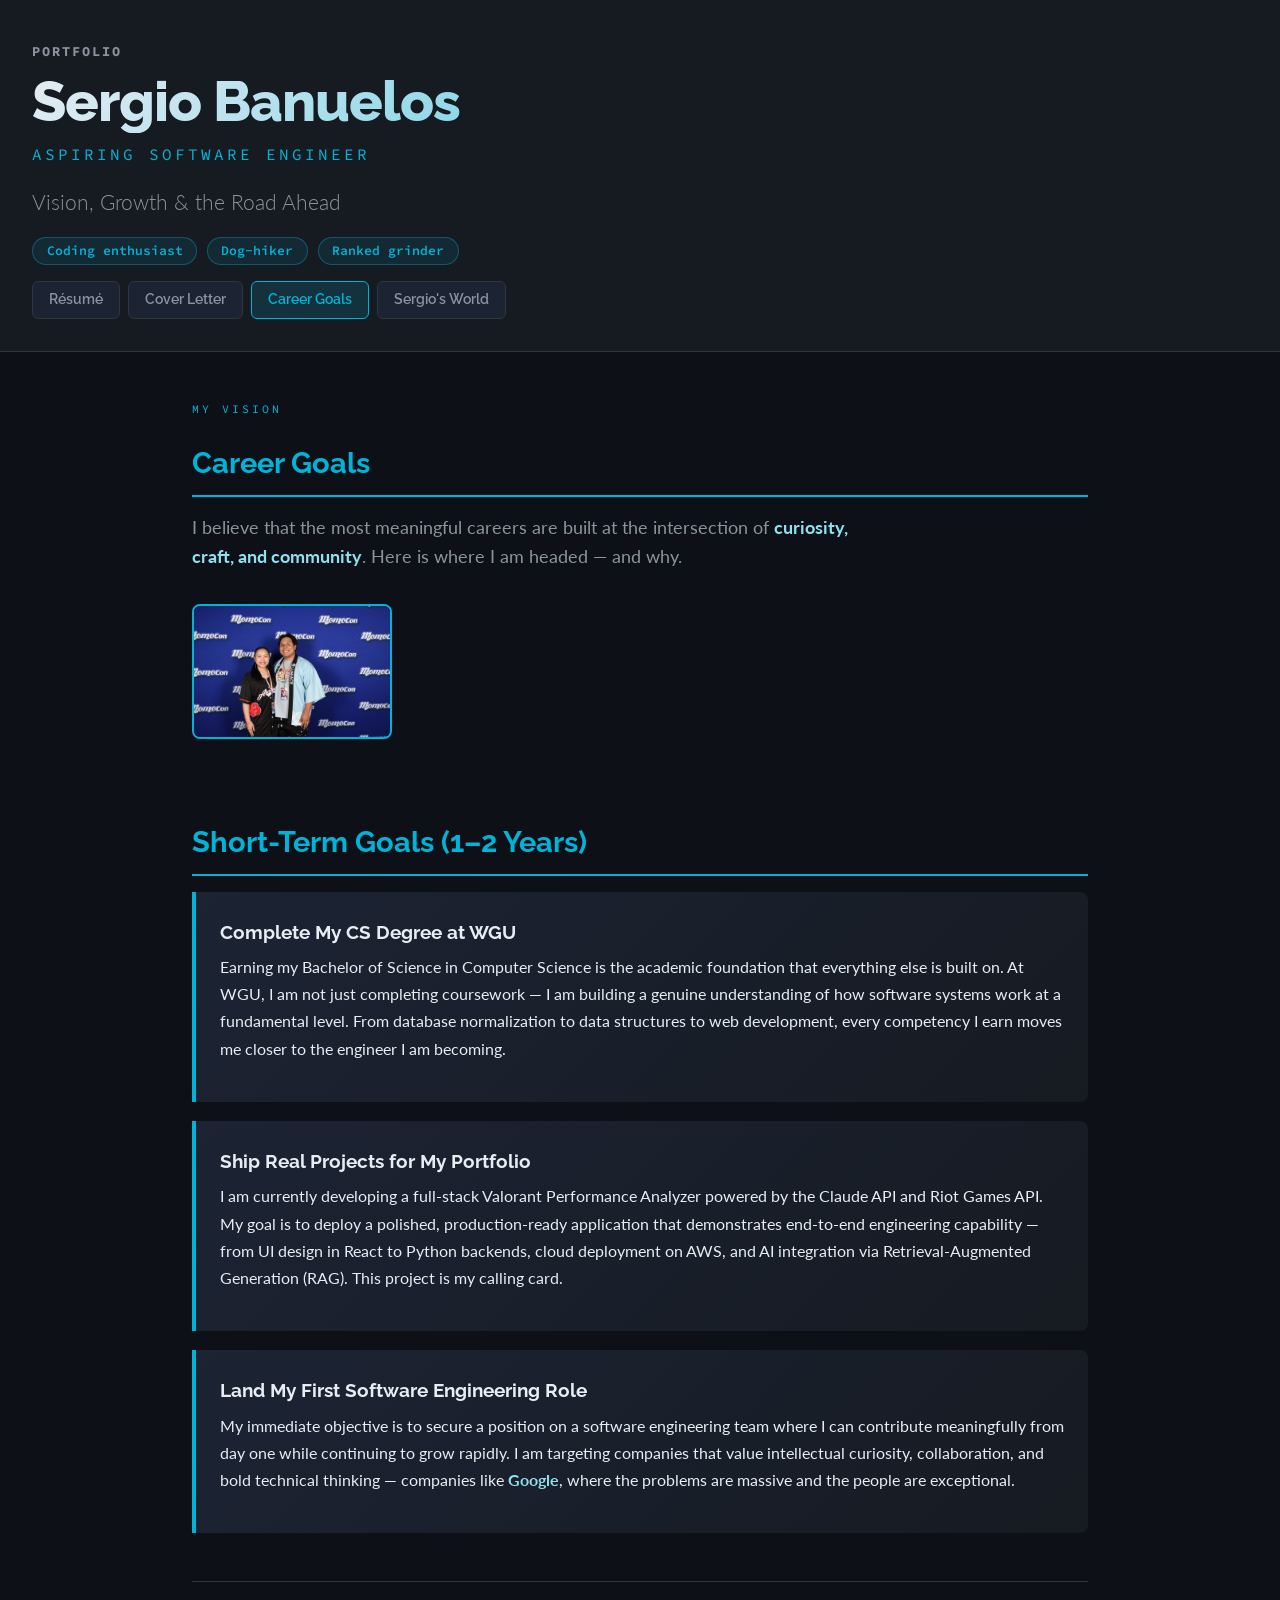
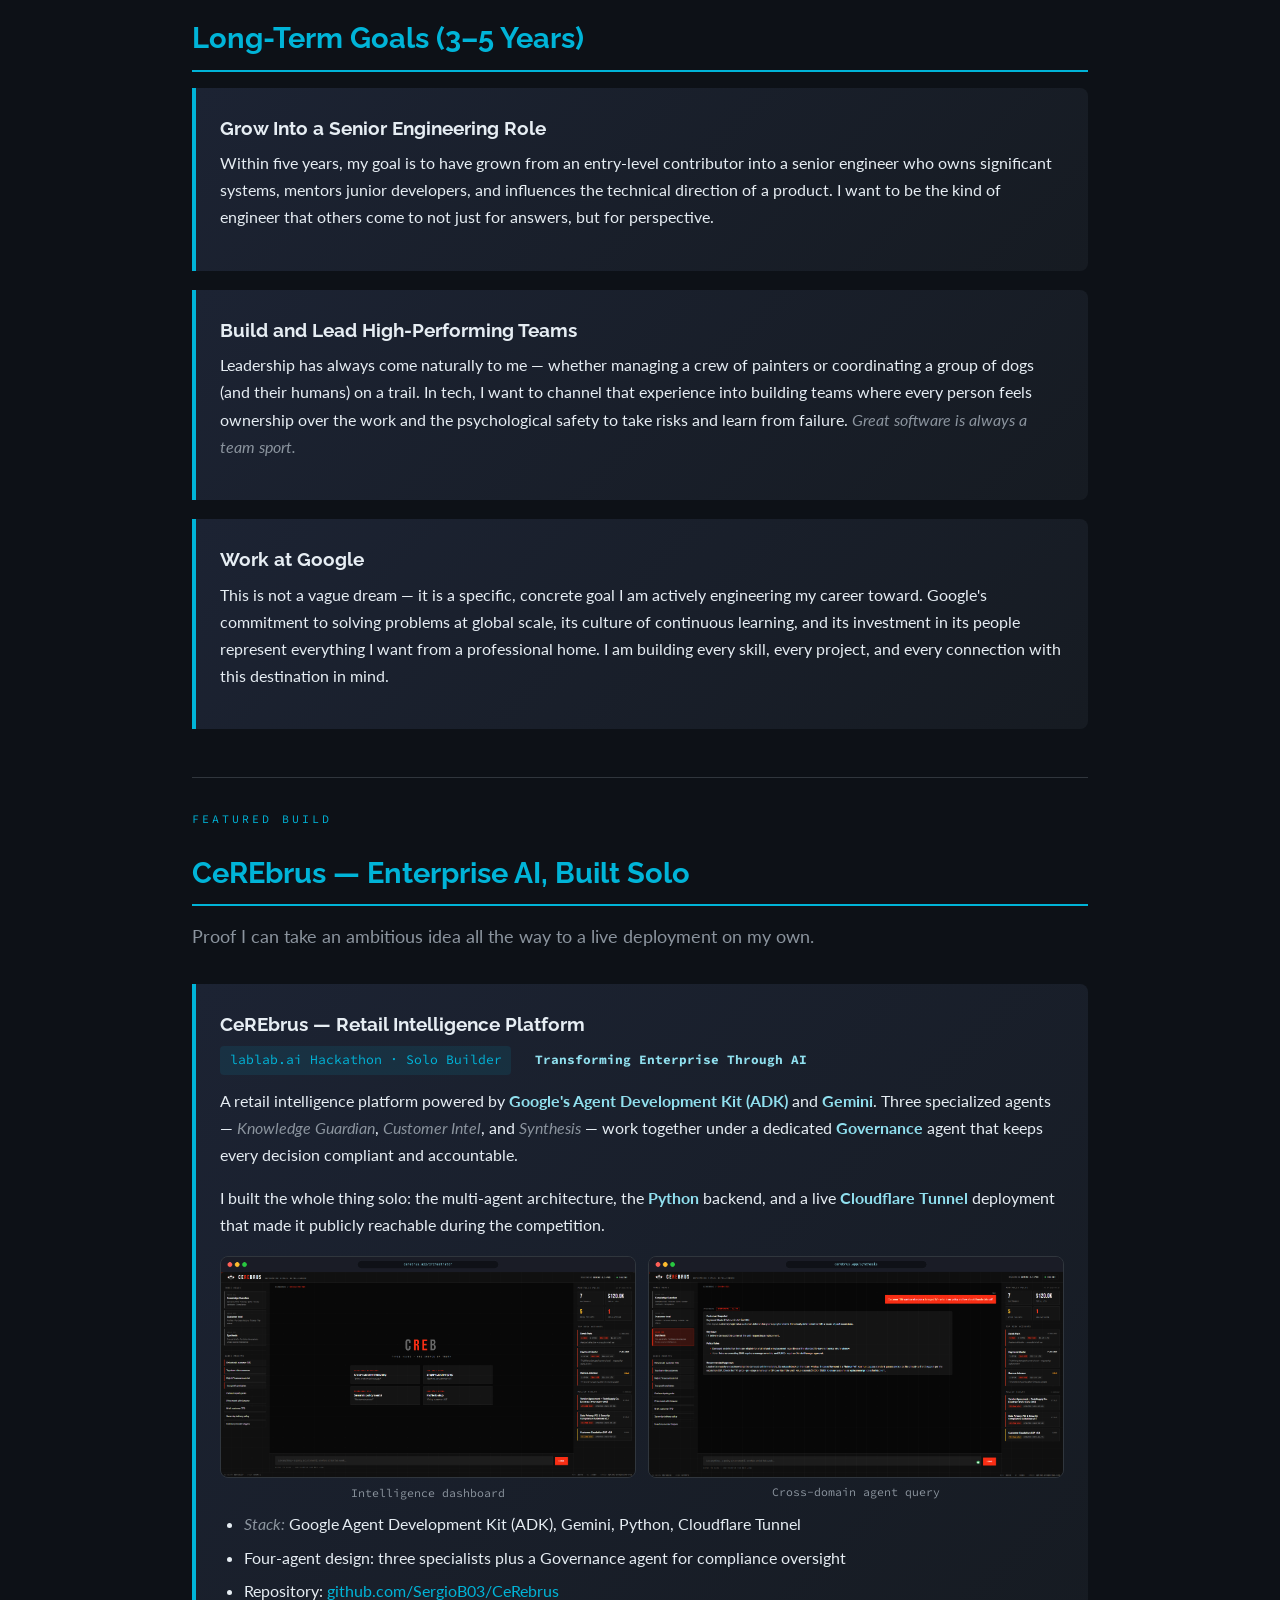
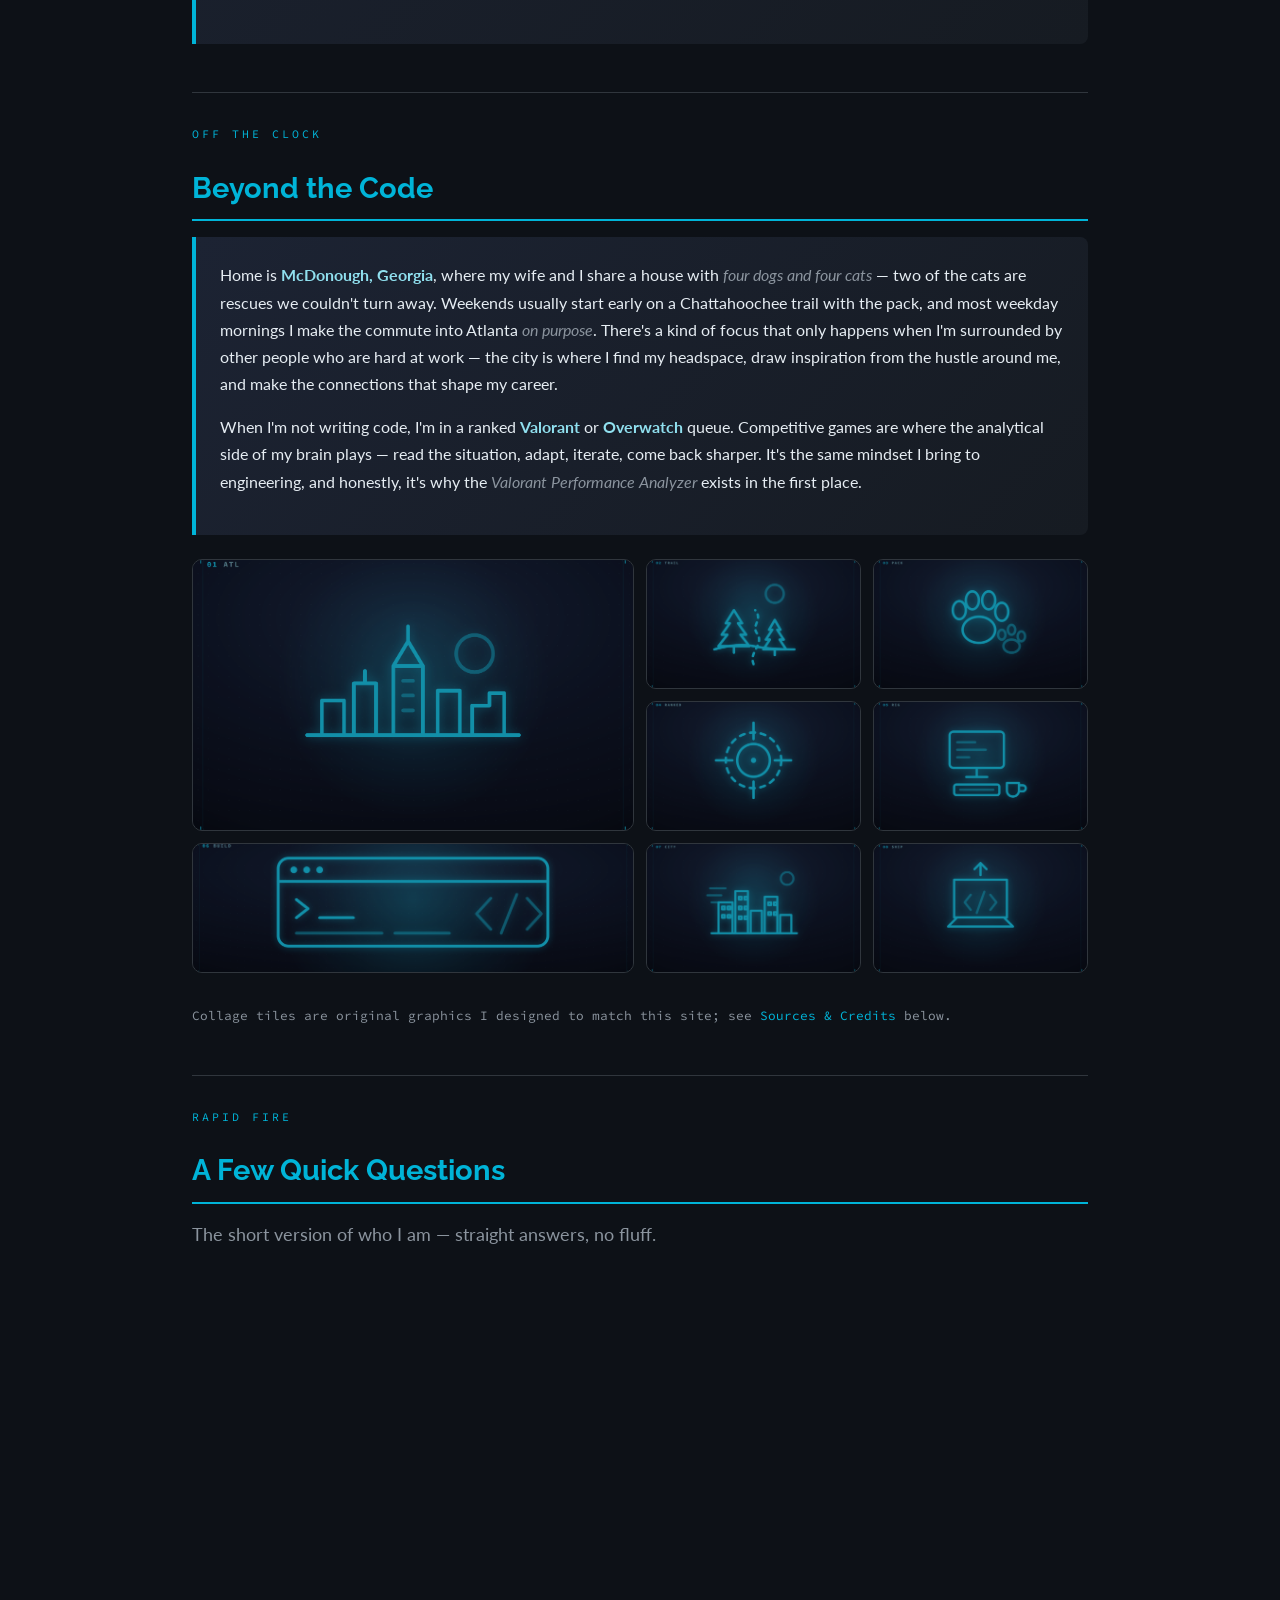
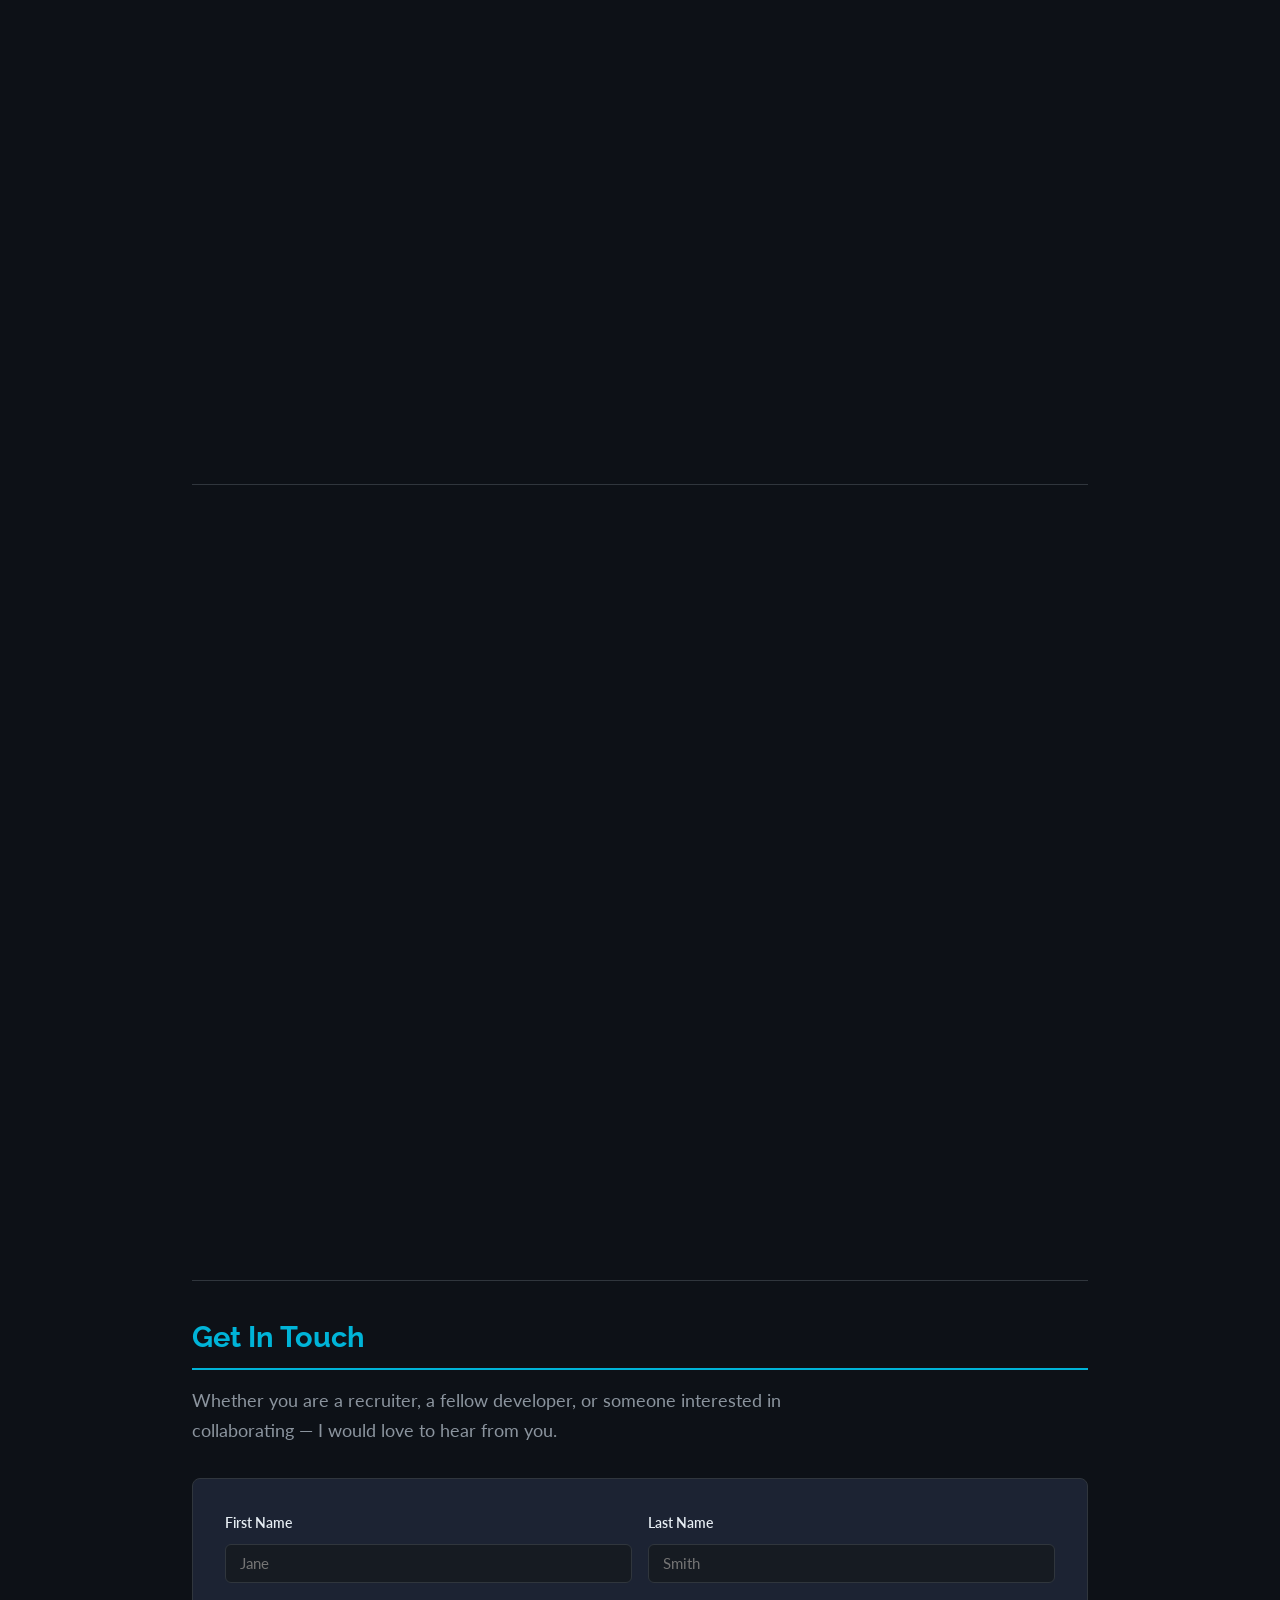
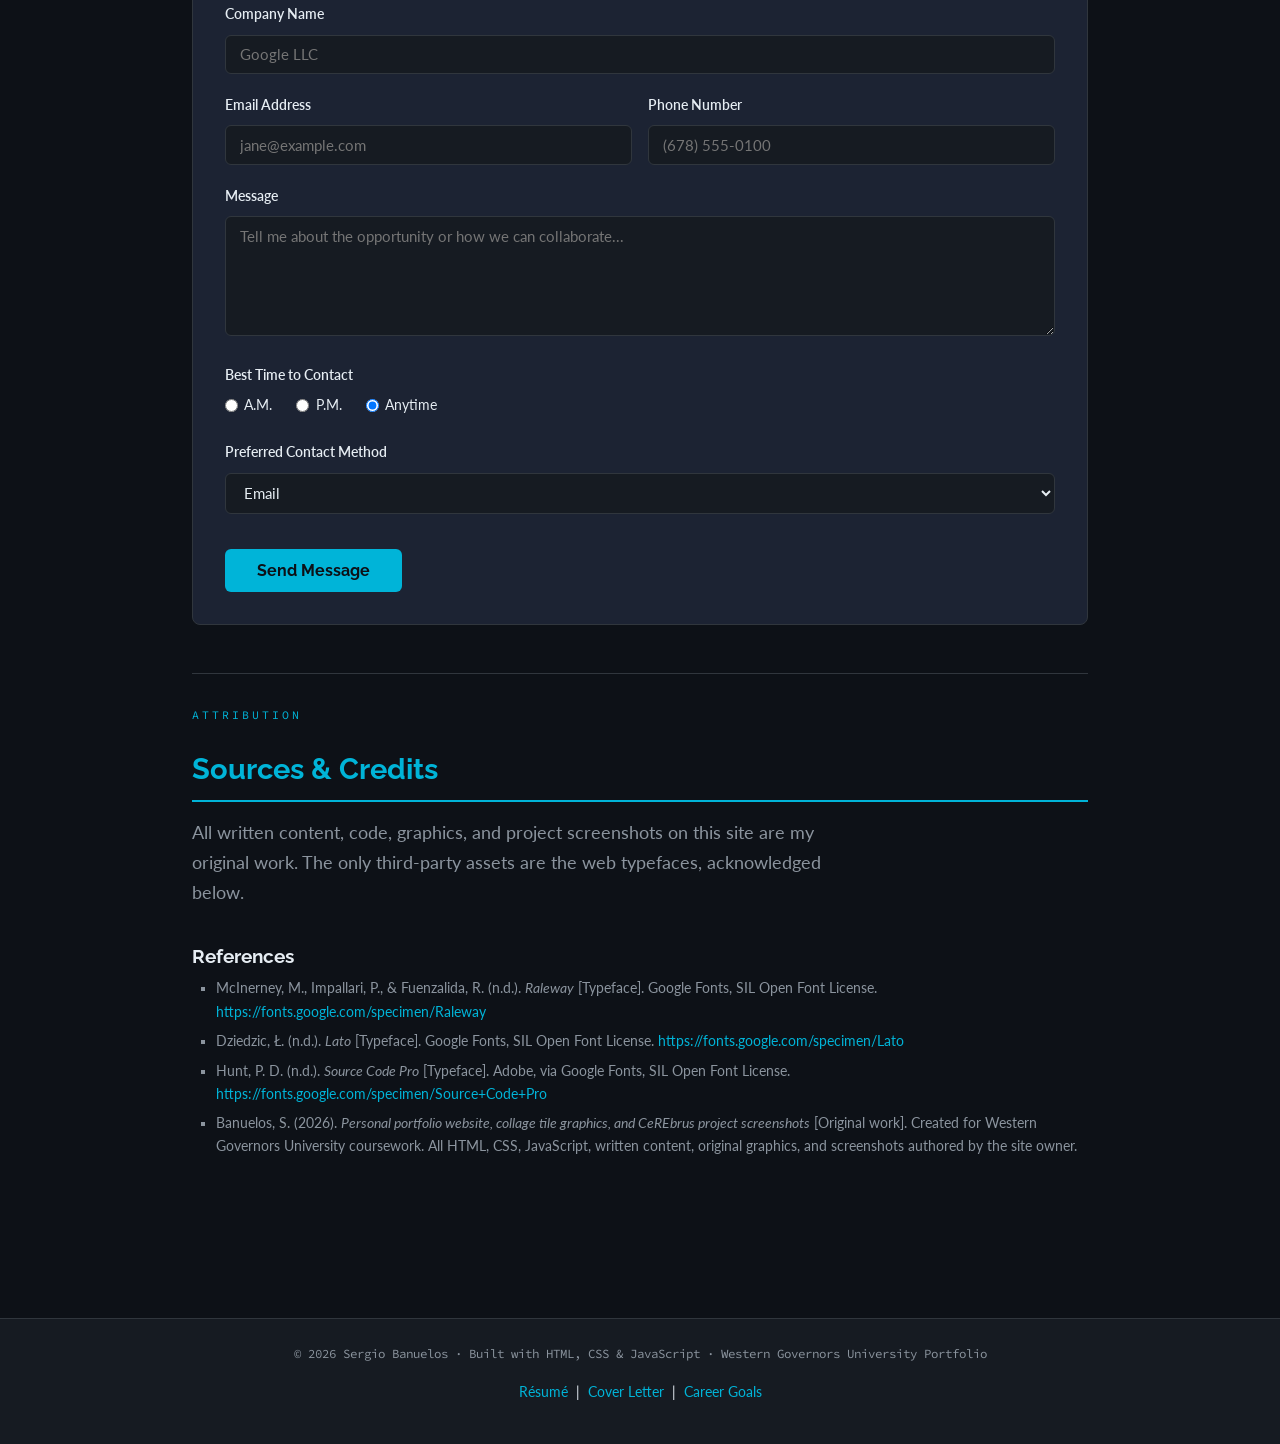
==== commit b0f9db29: "Revamp visuals: frame CeREbrus shots, replace stock collage with original tiles - Frame both CeREbru" ====
--- a/career-goals.html
+++ b/career-goals.html
@@ -190,40 +190,40 @@
 
       <div class="collage" role="group" aria-label="A visual snapshot of my life beyond the keyboard">
         <figure>
-          <img src="media/collage-atlanta.jpg" alt="Atlanta city skyline" />
+          <img src="media/collage-atlanta.png" alt="Illustrated Atlanta skyline" />
           <figcaption>Atlanta · my headspace</figcaption>
         </figure>
         <figure>
-          <img src="media/collage-trail.jpg" alt="A wooded forest trail" />
+          <img src="media/collage-trail.png" alt="Illustrated forest trail with pines" />
           <figcaption>Chattahoochee trails</figcaption>
         </figure>
         <figure>
-          <img src="media/collage-dog.jpg" alt="A dog out on a hike" />
+          <img src="media/collage-dog.png" alt="Illustrated paw prints" />
           <figcaption>The pack</figcaption>
         </figure>
         <figure>
-          <img src="media/collage-gaming.jpg" alt="Competitive gaming setup" />
+          <img src="media/collage-gaming.png" alt="Illustrated crosshair reticle" />
           <figcaption>Ranked queue</figcaption>
         </figure>
         <figure>
-          <img src="media/collage-setup.jpg" alt="A gaming battlestation" />
+          <img src="media/collage-setup.png" alt="Illustrated desktop battlestation" />
           <figcaption>Battlestation</figcaption>
         </figure>
         <figure>
-          <img src="media/collage-code.jpg" alt="Source code on a screen" />
+          <img src="media/collage-code.png" alt="Illustrated terminal window" />
           <figcaption>Building things</figcaption>
         </figure>
         <figure>
-          <img src="media/collage-city.jpg" alt="Downtown city street energy" />
+          <img src="media/collage-city.png" alt="Illustrated city skyline at night" />
           <figcaption>City hustle</figcaption>
         </figure>
         <figure>
-          <img src="media/collage-dev.jpg" alt="A developer working on a laptop" />
+          <img src="media/collage-dev.png" alt="Illustrated laptop shipping code" />
           <figcaption>Shipping code</figcaption>
         </figure>
       </div>
 
-      <p class="job-meta">Image credit: stock photography via LoremFlickr (Creative Commons); full references in <a href="#credits">Sources &amp; Credits</a> below.</p>
+      <p class="job-meta">Collage tiles are original graphics I designed to match this site; see <a href="#credits">Sources &amp; Credits</a> below.</p>
     </section>
 
     <hr />
@@ -321,7 +321,7 @@
         I would love to hear from you.
       </p>
 
-      <form id="contact-form" action="https://formspree.io/f/FORM_ID_PENDING" method="POST">
+      <form id="contact-form" action="https://formspree.io/f/mdarbydn" method="POST">
 
         <div class="two-col">
           <div class="form-group">
@@ -394,20 +394,12 @@
       <span class="section-label">Attribution</span>
       <h2>Sources &amp; Credits</h2>
       <p class="page-intro">
-        All written content, code, and project screenshots on this site are my original work.
-        The third-party assets used for visual design are acknowledged below, with in-text credit
-        shown beside the collage where the stock photography appears.
+        All written content, code, graphics, and project screenshots on this site are my original work.
+        The only third-party assets are the web typefaces, acknowledged below.
       </p>
 
       <h3>References</h3>
       <ul class="credits-list">
-        <li>
-          LoremFlickr. (n.d.). <em>Creative Commons stock photography</em> [Photographs]. Flickr, Creative Commons.
-          Retrieved June 2026, from
-          <a href="https://loremflickr.com" target="_blank" rel="noopener">https://loremflickr.com</a>.
-          Images served from Flickr under Creative Commons licenses; downloaded and stored locally in
-          <span class="mono-text">/media/</span> for non-commercial, illustrative use.
-        </li>
         <li>
           McInerney, M., Impallari, P., &amp; Fuenzalida, R. (n.d.). <em>Raleway</em> [Typeface].
           Google Fonts, SIL Open Font License.
@@ -422,9 +414,9 @@
           <a href="https://fonts.google.com/specimen/Source+Code+Pro" target="_blank" rel="noopener">https://fonts.google.com/specimen/Source+Code+Pro</a>
         </li>
         <li>
-          Banuelos, S. (2026). <em>Personal portfolio website and CeREbrus project screenshots</em> [Original work].
+          Banuelos, S. (2026). <em>Personal portfolio website, collage tile graphics, and CeREbrus project screenshots</em> [Original work].
           Created for Western Governors University coursework. All HTML, CSS, JavaScript, written content,
-          and screenshots authored by the site owner.
+          original graphics, and screenshots authored by the site owner.
         </li>
       </ul>
     </section>
